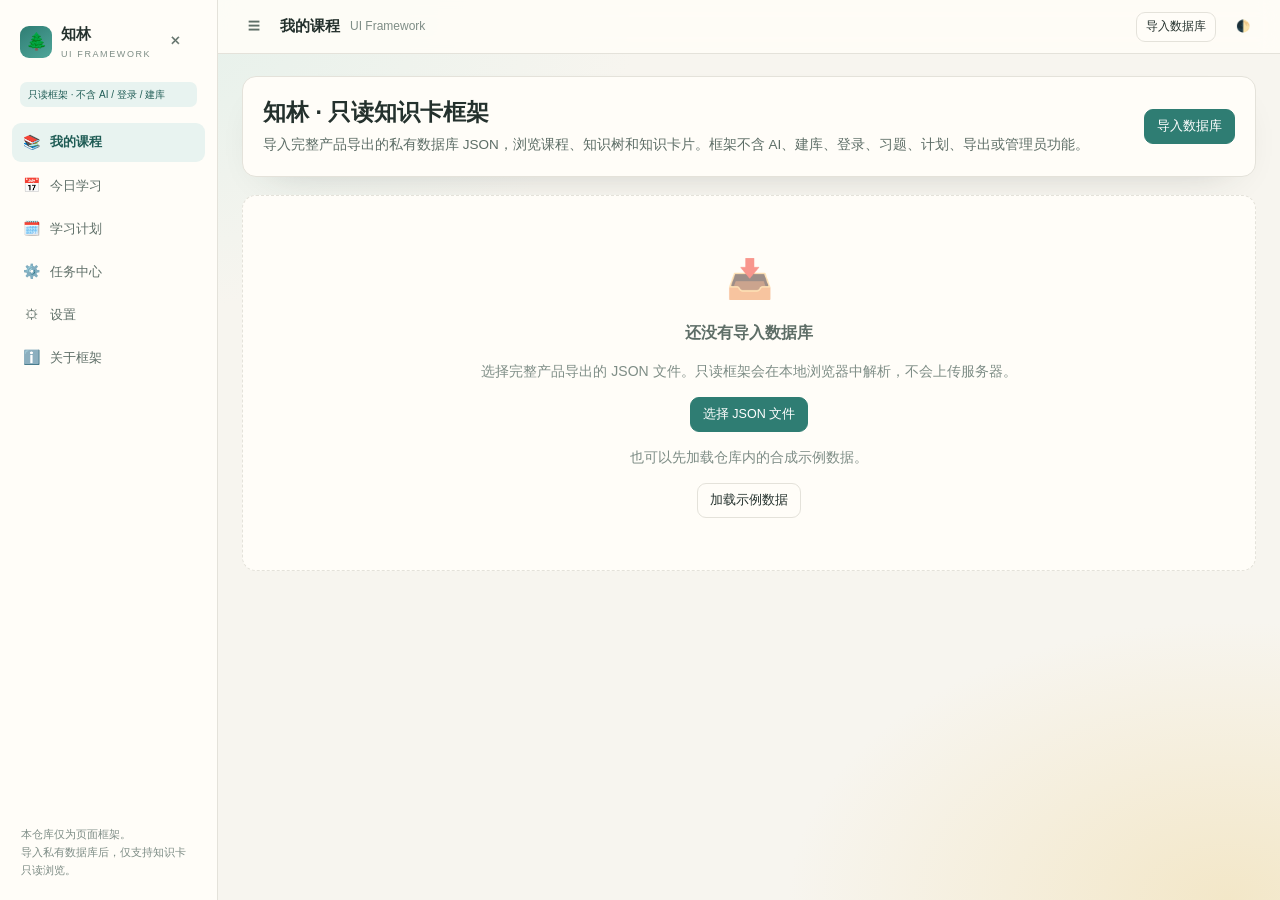
==== index.html @ 959746b3 "Initial read-only UI framework" ====
<!DOCTYPE html>
<html lang="zh-CN">
<head>
<meta charset="utf-8">
<meta name="viewport" content="width=device-width,initial-scale=1,viewport-fit=cover">
<meta name="description" content="知林只读 UI 框架：导入私有数据库，浏览知识树和知识卡片。">
<title>知林 UI Framework · 只读知识卡</title>
<link rel="stylesheet" href="assets/app.min.css">
</head>
<body>
<div id="app">
  <div style="margin:auto;padding:60px 20px;text-align:center;color:#7e8d86">
    <div style="font-size:38px">🌲</div>
    <div style="margin-top:10px">正在加载只读框架…</div>
  </div>
</div>
<script src="assets/app.min.js"></script>
</body>
</html>
---- assets/app.min.css ----
:root{--bg: #f7f5ef;--panel: #fffdf8;--ink: #24312d;--ink2: #5e6e67;--ink3: #7e8d86;--line: #e4e2da;--brand: #2f7d73;--brand-dark: #1f5c55;--brand-soft: #e8f3f0;--gold: #d99a00;--danger: #c8503c;--shadow: 0 16px 44px -28px rgba(36, 49, 45, .3);--radius: 14px;--font: -apple-system, BlinkMacSystemFont, "Segoe UI", "PingFang SC", "Microsoft YaHei", sans-serif}[data-theme=dark]{--bg: #0c111b;--panel: #141b29;--ink: #eef3f0;--ink2: #b9c5c0;--ink3: #87958f;--line: #273142;--brand: #83d4b2;--brand-dark: #bdeed7;--brand-soft: rgba(131, 212, 178, .13);--gold: #f0c66b;--danger: #e79083;--shadow: 0 18px 50px -28px rgba(0, 0, 0, .7)}*{box-sizing:border-box}html,body{margin:0;min-height:100%}body{background:radial-gradient(900px 520px at 8% 0%,#e3f0ea 0%,transparent 60%),radial-gradient(760px 480px at 96% 100%,#f3e7c8 0%,transparent 58%),var(--bg);color:var(--ink);font:14px/1.65 var(--font);-webkit-font-smoothing:antialiased}[data-theme=dark] body{background:radial-gradient(900px 520px at 8% 0%,#122b29 0%,transparent 60%),radial-gradient(760px 480px at 96% 100%,#2b2113 0%,transparent 58%),var(--bg)}a{color:var(--brand);text-decoration:none}button,input,select{font:inherit}button{color:inherit}#app{display:flex;min-height:100vh}.sidebar{width:218px;flex:none;background:var(--panel);border-right:1px solid var(--line);padding:18px 12px;display:flex;flex-direction:column;gap:4px;position:sticky;top:0;height:100vh;overflow-y:auto}.logo{display:flex;align-items:center;gap:9px;padding:4px 8px 16px}.logo-mark{width:32px;height:32px;border-radius:9px;display:grid;place-items:center;background:linear-gradient(145deg,var(--brand),#4fa69a);color:#fff;font-size:17px}.logo b{font-size:15px;letter-spacing:.4px;display:block}.logo small{display:block;font-size:9px;letter-spacing:1.6px;color:var(--ink3)}.framework-tag{margin:0 8px 12px;padding:5px 8px;border-radius:7px;background:var(--brand-soft);color:var(--brand-dark);font-size:10px;line-height:1.5}.nav-item{display:flex;align-items:center;gap:10px;width:100%;padding:8px 11px;border:0;border-radius:9px;background:none;color:var(--ink2);text-align:left;cursor:pointer;font-size:13px}.nav-item:hover{background:var(--line);color:var(--ink)}.nav-item.active{background:var(--brand-soft);color:var(--brand-dark);font-weight:600}.nav-item .ic{width:17px;text-align:center;font-size:14px}.nav-sep{height:1px;background:var(--line);margin:10px 6px}.nav-label{padding:6px 11px 2px;color:var(--ink3);font-size:10px;letter-spacing:.7px}.sidebar-foot{margin-top:auto;padding:10px 9px 2px;color:var(--ink3);font-size:10.5px;line-height:1.7}.main{flex:1;min-width:0;display:flex;flex-direction:column}.topbar{min-height:54px;display:flex;align-items:center;gap:10px;padding:0 20px;border-bottom:1px solid var(--line);background:color-mix(in srgb,var(--panel) 88%,transparent);backdrop-filter:blur(10px);position:sticky;top:0;z-index:30}.topbar h1{margin:0;font-size:15px;font-weight:650;white-space:nowrap}.crumb{color:var(--ink3);font-size:12px}.spacer{flex:1}.mobile-menu,.sidebar-close{display:none}.btn{display:inline-flex;align-items:center;justify-content:center;gap:5px;min-height:34px;padding:6px 12px;border:1px solid var(--line);border-radius:9px;background:var(--panel);color:var(--ink);cursor:pointer;font-size:12.5px;white-space:nowrap}.btn:hover{background:var(--brand-soft)}.btn.primary{background:var(--brand);border-color:var(--brand);color:#fff}.btn.primary:hover{background:var(--brand-dark);color:#fff}.btn.ghost{border-color:transparent;background:none;color:var(--ink2)}.btn.ghost:hover{background:var(--line);color:var(--ink)}.btn:disabled{opacity:.45;cursor:not-allowed}.btn.sm{min-height:30px;padding:4px 9px;font-size:11.5px}.page{width:100%;max-width:1180px;margin:0 auto;padding:22px 24px 60px}.hero{display:flex;align-items:center;gap:18px;flex-wrap:wrap;padding:20px;margin-bottom:18px;border:1px solid var(--line);border-radius:var(--radius);background:var(--panel);box-shadow:var(--shadow)}.hero h2{margin:0 0 6px;font-size:23px;line-height:1.35}.hero p{margin:0;color:var(--ink2);font-size:13.5px}.hero-actions{margin-left:auto;display:flex;gap:8px;flex-wrap:wrap}.course-grid{display:grid;grid-template-columns:repeat(auto-fill,minmax(280px,1fr));gap:14px}.course-card{border:1px solid var(--line);border-radius:var(--radius);overflow:hidden;background:var(--panel);box-shadow:var(--shadow);cursor:pointer;transition:transform .16s,box-shadow .16s}.course-card:hover{transform:translateY(-2px);box-shadow:0 20px 50px -26px #24312d59}.course-cover{height:84px;padding:12px 15px;display:flex;align-items:flex-end}.course-cover h3{margin:0;color:#fff;font-size:16px;line-height:1.35;text-shadow:0 1px 6px rgba(0,0,0,.25)}.course-body{padding:13px 15px 15px}.course-intro{min-height:38px;margin-bottom:10px;color:var(--ink2);font-size:12.5px}.metrics{display:grid;grid-template-columns:repeat(3,1fr);gap:5px;text-align:center}.metrics b{display:block;font-size:16px}.metrics span{color:var(--ink3);font-size:10.5px}.tag{display:inline-flex;align-items:center;gap:3px;padding:1px 7px;border-radius:99px;background:var(--line);color:var(--ink2);font-size:10.5px;font-weight:500}.tag.brand{background:var(--brand-soft);color:var(--brand-dark)}.tag.gold{background:#fdf3d6;color:#8a6a00}.tag.green{background:#e3f1e7;color:#2c6b40}.tag.danger{background:#fbe9e5;color:#9b3a28}[data-theme=dark] .tag.gold{background:#3a3113;color:#f2ce63}[data-theme=dark] .tag.green{background:#1e3326;color:#86d3a0}.empty{padding:52px 20px;text-align:center;color:var(--ink3);border:1px dashed var(--line);border-radius:var(--radius);background:var(--panel)}.empty .big{display:block;margin-bottom:9px;font-size:38px;opacity:.55}.empty h3{margin:0 0 6px;color:var(--ink2);font-size:16px}.panel{padding:16px;margin-bottom:14px;border:1px solid var(--line);border-radius:var(--radius);background:var(--panel);box-shadow:var(--shadow)}.panel-head{display:flex;align-items:center;gap:8px;flex-wrap:wrap;margin-bottom:11px}.panel-head h2{margin:0;font-size:15px}.toolbar{display:flex;gap:7px;flex-wrap:wrap;margin-bottom:14px}.tree{display:flex;flex-direction:column;gap:7px}.tree-group{margin-left:15px;border-left:1px solid var(--line);padding-left:12px}.tree-row{display:flex;align-items:flex-start;gap:8px;padding:9px 11px;border:1px solid var(--line);border-radius:10px;background:var(--panel);cursor:pointer;transition:border-color .14s,background .14s}.tree-row:hover{border-color:var(--brand);background:var(--brand-soft)}.tree-row .node-dot{width:8px;height:8px;margin-top:6px;border-radius:50%;flex:none;background:var(--brand)}.tree-row .node-main{flex:1;min-width:0}.tree-row .node-name{font-size:13px;font-weight:600}.tree-row .node-sum{margin-top:2px;color:var(--ink3);font-size:11.5px;overflow:hidden;text-overflow:ellipsis;white-space:nowrap}.tree-row .node-tags{display:flex;gap:4px;flex-wrap:wrap;margin-top:4px}.table-wrap{overflow-x:auto;border:1px solid var(--line);border-radius:10px}table{width:100%;border-collapse:collapse;font-size:12.5px;white-space:nowrap}th{background:var(--brand-soft);color:var(--brand-dark);font-weight:600;text-align:left;padding:9px 10px}td{padding:8px 10px;border-top:1px solid var(--line)}tr[data-nid]{cursor:pointer}tr[data-nid]:hover td{background:var(--brand-soft)}.crumbline{margin-bottom:8px;color:var(--ink3);font-size:12px}.card-title-row{display:flex;align-items:flex-start;gap:10px;flex-wrap:wrap}.card-title-row h1{margin:0 0 7px;font-size:24px;line-height:1.35}.node-meta{display:flex;gap:5px;flex-wrap:wrap;margin-bottom:12px}.summary-box{margin-bottom:14px;padding:11px 14px;border-left:3px solid var(--brand);border-radius:0 9px 9px 0;background:var(--brand-soft);color:var(--ink2);font-size:13.5px}.md{font-size:14px;line-height:1.82}.md h2{margin:22px 0 8px;padding-left:9px;border-left:3px solid var(--brand);font-size:15px}.md h3{margin:16px 0 7px;font-size:14px}.md p{margin:8px 0}.md ul,.md ol{margin:8px 0;padding-left:22px}.md li{margin:3px 0}.md code{padding:1px 5px;border-radius:4px;background:var(--line);font-family:Consolas,monospace;font-size:12.5px}.md strong{font-weight:700}.source{margin-bottom:8px;padding:10px 12px;border:1px solid var(--line);border-radius:9px;background:var(--bg)}.source .loc{font-size:12px;font-weight:600}.source .quote{margin-top:5px;color:var(--ink2);font-size:12px;font-style:italic}.rel-row{display:flex;gap:6px;flex-wrap:wrap;margin:4px 0 10px}.rel{padding:3px 9px;border:1px solid var(--line);border-radius:7px;background:var(--bg);color:var(--ink2);font-size:11.5px;cursor:pointer}.rel:hover{border-color:var(--brand);color:var(--brand-dark)}.disabled-actions{display:flex;gap:7px;flex-wrap:wrap;margin:14px 0}.placeholder{padding:20px;border:1px dashed var(--line);border-radius:12px;background:var(--panel)}.placeholder h2{margin:0 0 7px;font-size:17px}.placeholder p{margin:0;color:var(--ink2);font-size:13px}.notice{padding:9px 12px;border:1px solid #f0e0b8;border-radius:9px;background:#fbf3e0;color:#8a5b00;font-size:12px;line-height:1.7}[data-theme=dark] .notice{background:#3a3113;border-color:#4a3f18;color:#f2ce63}.settings-row{display:flex;align-items:center;gap:12px;flex-wrap:wrap;padding:11px 0;border-bottom:1px solid var(--line)}.settings-row:last-child{border-bottom:0}.settings-row .label{flex:1;min-width:200px}.settings-row .label b{display:block;font-size:13.5px}.settings-row .label span{color:var(--ink3);font-size:11.5px}.input{min-height:34px;padding:6px 10px;border:1px solid var(--line);border-radius:8px;background:var(--panel);color:var(--ink)}.toast-box{position:fixed;right:16px;bottom:16px;z-index:100;display:flex;flex-direction:column;gap:8px;align-items:flex-end}.toast{max-width:330px;padding:9px 13px;border:1px solid var(--line);border-left:3px solid var(--brand);border-radius:9px;background:var(--panel);box-shadow:var(--shadow);font-size:12.5px}.toast.err{border-left-color:var(--danger)}.hidden{display:none!important}@media (max-width: 760px){.sidebar{position:fixed;inset:0 auto 0 0;z-index:60;width:min(84vw,300px);transform:translate(-105%);transition:transform .22s;height:100dvh;box-shadow:20px 0 45px #0003}.sidebar.open{transform:none}.sidebar-close{display:inline-flex;margin-left:auto}.mobile-menu{display:inline-flex}.scrim{display:block;position:fixed;inset:0;z-index:50;background:#0f171473;opacity:0;pointer-events:none;transition:opacity .2s}body.menu-open .scrim{opacity:1;pointer-events:auto}.topbar{padding:7px 10px;gap:6px}.topbar h1{flex:1;min-width:0;overflow:hidden;text-overflow:ellipsis;font-size:14.5px;white-space:nowrap}.topbar .crumb,.topbar .desktop-only{display:none}.page{padding:13px 11px 78px}.hero{padding:15px}.hero h2{font-size:19px}.hero-actions{margin-left:0;width:100%}.hero-actions .btn{flex:1}.course-grid{grid-template-columns:1fr}.metrics{grid-template-columns:repeat(3,1fr)}.card-title-row h1{font-size:20px}.btn,.input{min-height:38px}.disabled-actions .btn{flex:1 1 auto}.toast-box{left:10px;right:10px;bottom:10px;align-items:stretch}.toast{max-width:none}}
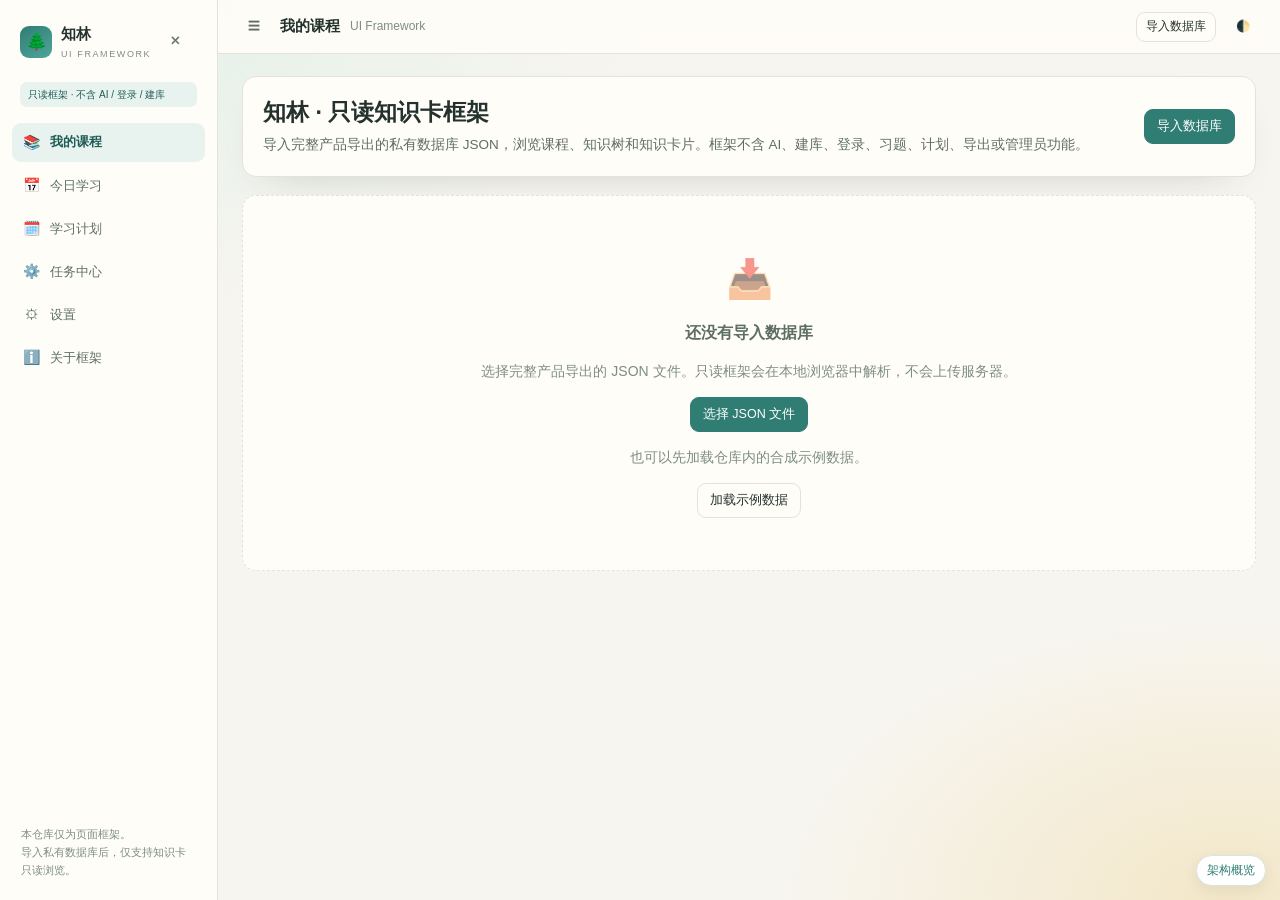
==== commit 95375367: "feat: add COLA architecture overview and runnable minimal backend demo" ====
--- a/index.html
+++ b/index.html
@@ -15,5 +15,9 @@
   </div>
 </div>
 <script src="assets/app.min.js"></script>
+<a href="architecture.html" style="position:fixed;right:14px;bottom:14px;z-index:50;
+  padding:6px 10px;border:1px solid #d8e5df;border-radius:999px;background:#fff;
+  color:#2f7d73;font:12px -apple-system,BlinkMacSystemFont,'Segoe UI','PingFang SC',sans-serif;
+  text-decoration:none;box-shadow:0 4px 14px rgba(36,49,45,.08)">架构概览</a>
 </body>
 </html>
